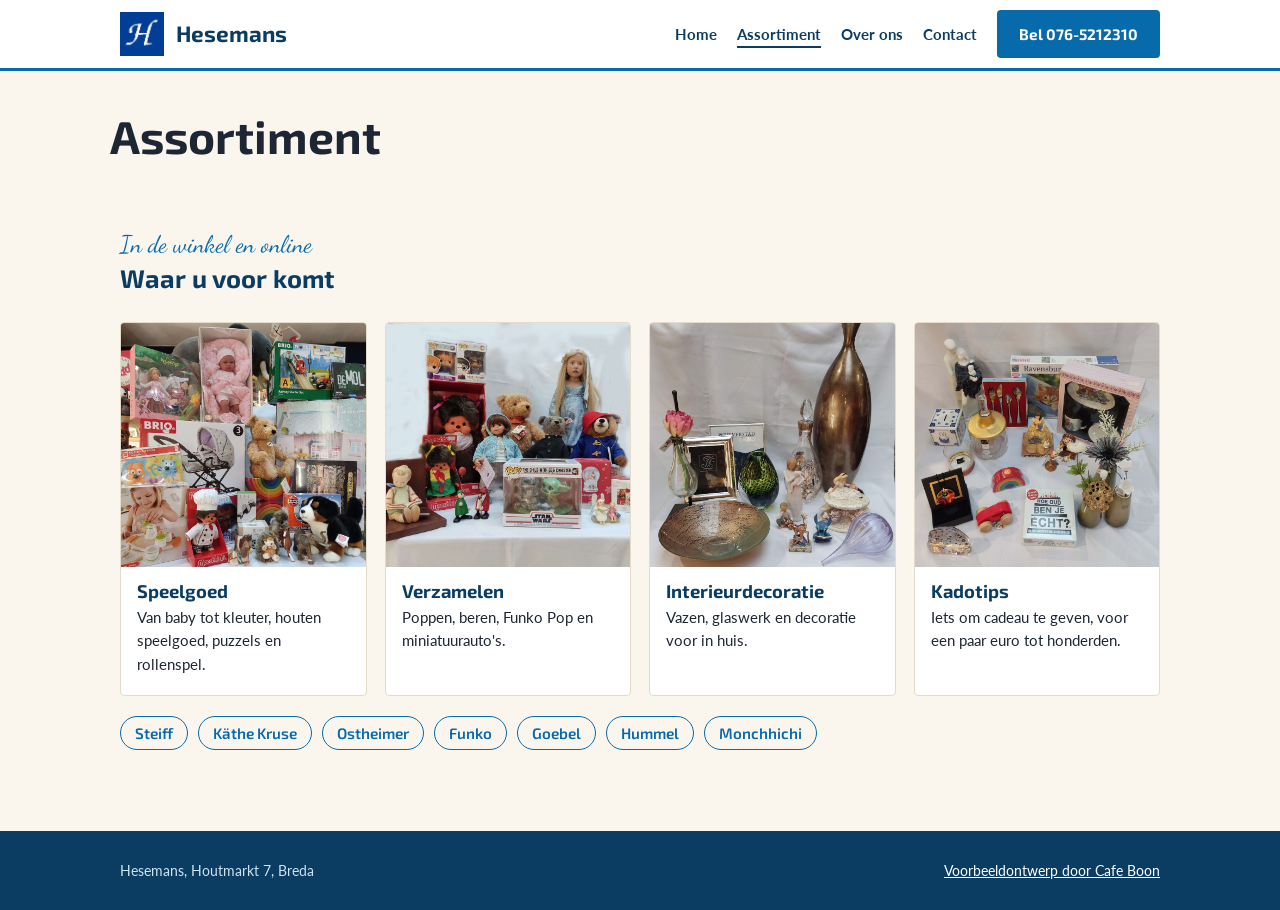
==== aanbod.html @ b7f55a42 "Website opgedeeld in meerdere pagina's" ====
<!doctype html>
<html lang="nl">
<head>
<meta charset="utf-8">
<meta name="viewport" content="width=device-width,initial-scale=1">
<title>Assortiment | Hesemans Breda</title>
<meta name="description" content="Hesemans aan de Houtmarkt 7 in Breda. Speelgoed, poppen, beren, Funko Pop en kado's in het familiebedrijf van Johan Hesemans, sinds 1870 op dezelfde plek.">
<meta name="robots" content="noindex">
<link rel="icon" type="image/jpeg" href="images/logo.jpg">
<meta property="og:title" content="Hesemans Breda">
<meta property="og:description" content="Speelgoed, poppen, beren en kado's aan de Houtmarkt 7 in Breda.">
<meta property="og:image" content="https://hesemans.cafeboon.com/images/og.jpg">
<meta property="og:type" content="website">
<link rel="preconnect" href="https://fonts.googleapis.com">
<link rel="preconnect" href="https://fonts.gstatic.com" crossorigin>
<link href="https://fonts.googleapis.com/css2?family=Dancing+Script:wght@600&family=Exo+2:wght@600;700&family=Lato:wght@400;700;900&display=swap" rel="stylesheet">
<link rel="stylesheet" href="style.css">
</head>
<body>
<header><div class="wrap">
<a class="brand" href="index.html"><img alt="" src="images/logo.jpg"/>Hesemans</a>
<nav><a href="index.html">Home</a><a aria-current="page" href="aanbod.html">Assortiment</a><a href="over.html">Over ons</a><a href="contact.html">Contact</a><a class="btn" href="tel:0765212310">Bel 076-5212310</a></nav>
</div></header>
<div aria-label="Pagina's" class="sn-bar" role="navigation"><a class="sn-link" href="index.html">Home</a><a aria-current="page" class="sn-link" href="aanbod.html">Assortiment</a><a class="sn-link" href="over.html">Over ons</a><a class="sn-link" href="contact.html">Contact</a></div>
<main id="top">
<div class="sn-head"><h1>Assortiment</h1></div>
<section id="assortiment"><div class="wrap">
<span class="script">In de winkel en online</span>
<h2>Waar u voor komt</h2>
<div class="cards">
<a class="card" href="https://www.hesemans.nl/shop/"><img alt="Speelgoed" loading="lazy" src="images/speelgoed.jpg"/><div><h3>Speelgoed</h3><p>Van baby tot kleuter, houten speelgoed, puzzels en rollenspel.</p></div></a>
<a class="card" href="https://www.hesemans.nl/shop/"><img alt="Verzamelen" loading="lazy" src="images/verzamelen.jpg"/><div><h3>Verzamelen</h3><p>Poppen, beren, Funko Pop en miniatuurauto's.</p></div></a>
<a class="card" href="https://www.hesemans.nl/shop/"><img alt="Interieurdecoratie" loading="lazy" src="images/interieur.jpg"/><div><h3>Interieurdecoratie</h3><p>Vazen, glaswerk en decoratie voor in huis.</p></div></a>
<a class="card" href="https://www.hesemans.nl/shop/"><img alt="Kadotips" loading="lazy" src="images/kadotip.jpg"/><div><h3>Kadotips</h3><p>Iets om cadeau te geven, voor een paar euro tot honderden.</p></div></a>
</div>
<ul aria-label="Merken" class="brands"><li>Steiff</li><li>Käthe Kruse</li><li>Ostheimer</li><li>Funko</li><li>Goebel</li><li>Hummel</li><li>Monchhichi</li></ul>
</div></section>
</main>
<footer><div class="wrap"><span>Hesemans, Houtmarkt 7, Breda</span><a href="https://cafeboon.com">Voorbeeldontwerp door Cafe Boon</a></div></footer>
<script>try{(function(){
var h={1:null,2:[12,17],3:[10,17],4:[10,17],5:[10,17],6:[10,17],0:null};
var n=new Date(),d=n.getDay(),t=n.getHours()+n.getMinutes()/60;
var r=document.querySelector('tr[data-d="'+d+'"]');if(r)r.className='today';
var s=document.getElementById('status'),x=h[d];
if(x&&t>=x[0]&&t<x[1]){s.className='status open';s.textContent='Nu geopend tot 17:00'}
else{s.className='status closed';s.textContent='Nu gesloten'}
})();}catch(e){}</script>
</body></html>
---- style.css ----
:root{--blue:#066aab;--navy:#0b3d63;--slate:#446084;--cream:#faf6ee;--ink:#1d2733;--line:#e4dccb}
*{box-sizing:border-box}
html{scroll-behavior:smooth}
body{margin:0;font-family:'Lato',sans-serif;color:var(--ink);background:var(--cream);line-height:1.6;font-size:17px}
img{max-width:100%;display:block}
a{color:var(--blue)}
h1,h2,h3{font-family:'Exo 2',sans-serif;line-height:1.15;margin:0 0 .5em;color:var(--navy)}
.script{font-family:'Dancing Script',cursive;color:var(--blue);font-size:1.5rem}
.wrap{max-width:1080px;margin:0 auto;padding:0 20px}
header{background:#fff;border-bottom:3px solid var(--blue);position:sticky;top:0;z-index:10}
header .wrap{display:flex;align-items:center;justify-content:space-between;gap:12px;padding-top:10px;padding-bottom:10px}
.brand{display:flex;align-items:center;gap:12px;text-decoration:none;color:var(--navy);font-family:'Exo 2',sans-serif;font-weight:700;font-size:1.4rem}
.brand img{width:44px;height:44px}
nav{display:flex;gap:20px;align-items:center}
nav a{text-decoration:none;color:var(--navy);font-weight:700;font-size:.95rem}
.btn{display:inline-block;background:var(--blue);color:#fff!important;padding:12px 22px;border-radius:4px;text-decoration:none;font-weight:700;font-family:'Exo 2',sans-serif}
.btn.alt{background:#fff;color:var(--blue)!important;border:2px solid var(--blue)}
.hero{background:var(--navy);color:#fff}
.hero .wrap{display:grid;grid-template-columns:1.2fr .8fr;gap:40px;align-items:center;padding-top:48px;padding-bottom:48px}
.hero h1{color:#fff;font-size:clamp(2rem,5vw,3.2rem)}
.hero .script{color:#9fd3f5}
.hero p{font-size:1.1rem;max-width:34em}
.hero .acts{display:flex;gap:12px;flex-wrap:wrap;margin-top:24px}
.hero .btn.alt{background:transparent;color:#fff!important;border-color:#fff}
.hero img{border:6px solid #fff;border-radius:4px;box-shadow:0 12px 30px rgba(0,0,0,.35);max-height:520px;margin:0 auto;width:auto}
section{padding:64px 0}
.cards{display:grid;grid-template-columns:repeat(4,1fr);gap:18px;margin-top:28px}
.card{background:#fff;border:1px solid var(--line);border-radius:4px;overflow:hidden;text-decoration:none;color:var(--ink)}
.card img{aspect-ratio:1/1;object-fit:cover;width:100%}
.card div{padding:14px 16px 18px}
.card h3{font-size:1.15rem;margin-bottom:.2em}
.card p{margin:0;font-size:.92rem}
.story{background:#fff}
.story .wrap{display:grid;grid-template-columns:1fr 1fr;gap:40px;align-items:center}
.story img{border-radius:4px}
blockquote{margin:20px 0 0;padding-left:16px;border-left:4px solid var(--blue);font-style:italic}
.brands{display:flex;flex-wrap:wrap;gap:10px;margin-top:20px;padding:0;list-style:none}
.brands li{border:1px solid var(--blue);color:var(--blue);padding:4px 14px;border-radius:99px;font-family:'Exo 2',sans-serif;font-weight:600;font-size:.95rem}
.visit .wrap{display:grid;grid-template-columns:1fr 1fr;gap:40px}
table{border-collapse:collapse;width:100%;max-width:420px}
td{padding:9px 0;border-bottom:1px solid var(--line)}
td:last-child{text-align:right;font-weight:700}
tr.today td{color:var(--blue);font-weight:900}
.status{display:inline-block;margin:0 0 16px;padding:5px 14px;border-radius:99px;font-weight:700;font-size:.9rem;background:#e8f1f8;color:var(--navy)}
.status.open{background:#dff3e3;color:#17652b}
.status.closed{background:#f6e1e1;color:#8a2020}
.big{font-family:'Exo 2',sans-serif;font-size:1.7rem;font-weight:700;text-decoration:none}
iframe{width:100%;height:300px;border:0;border-radius:4px;margin-top:16px}
footer{background:var(--navy);color:#cfe3f1;padding:28px 0;font-size:.9rem}
footer a{color:#fff}
footer .wrap{display:flex;justify-content:space-between;flex-wrap:wrap;gap:8px}
@media(max-width:820px){
.hero .wrap,.story .wrap,.visit .wrap{grid-template-columns:1fr}
.cards{grid-template-columns:repeat(2,1fr)}
nav a:not(.btn){display:none}
section{padding:44px 0}
.hero img{max-height:380px}
}
/* sitenav:start */
.sn-bar{display:none;gap:6px;overflow-x:auto;white-space:nowrap;-webkit-overflow-scrolling:touch;padding:8px 12px;background:inherit;color:inherit;font:inherit;line-height:1.2;border-bottom:1px solid rgba(128,128,128,.35);box-sizing:border-box;max-width:100%}
.sn-bar a.sn-link{flex:0 0 auto;padding:9px 15px;border-radius:999px;color:inherit;text-decoration:none;font-size:15px;font-weight:600;letter-spacing:0;text-transform:none;margin:0}
.sn-bar a.sn-link[aria-current="page"]{background:rgba(128,128,128,.2);box-shadow:inset 0 -2px 0 currentColor}
@media(max-width:820px){.sn-bar{display:flex}}
nav a[aria-current="page"]:not(.cta):not(.btn):not(.call){text-decoration:underline;text-underline-offset:6px;text-decoration-thickness:2px}
.sn-head{max-width:1100px;margin:0 auto;padding:40px 20px 0;box-sizing:border-box}
.sn-head h1{margin:0;color:inherit;font-size:clamp(30px,5vw,46px);line-height:1.1}
.sn-cards{max-width:1100px;margin:0 auto;padding:40px 20px;display:grid;grid-template-columns:repeat(auto-fit,minmax(230px,1fr));gap:16px;box-sizing:border-box}
.sn-card{display:block;padding:20px 22px;border:1px solid rgba(128,128,128,.45);border-radius:10px;background:rgba(128,128,128,.07);color:inherit;text-decoration:none;min-width:0}
.sn-card strong{display:block;font-size:1.25em;margin:0 0 6px;color:inherit}
.sn-card span{display:block;opacity:.8;font-size:.95em;line-height:1.4}
.sn-card:hover,.sn-card:focus-visible{border-color:currentColor}
/* sitenav:end */
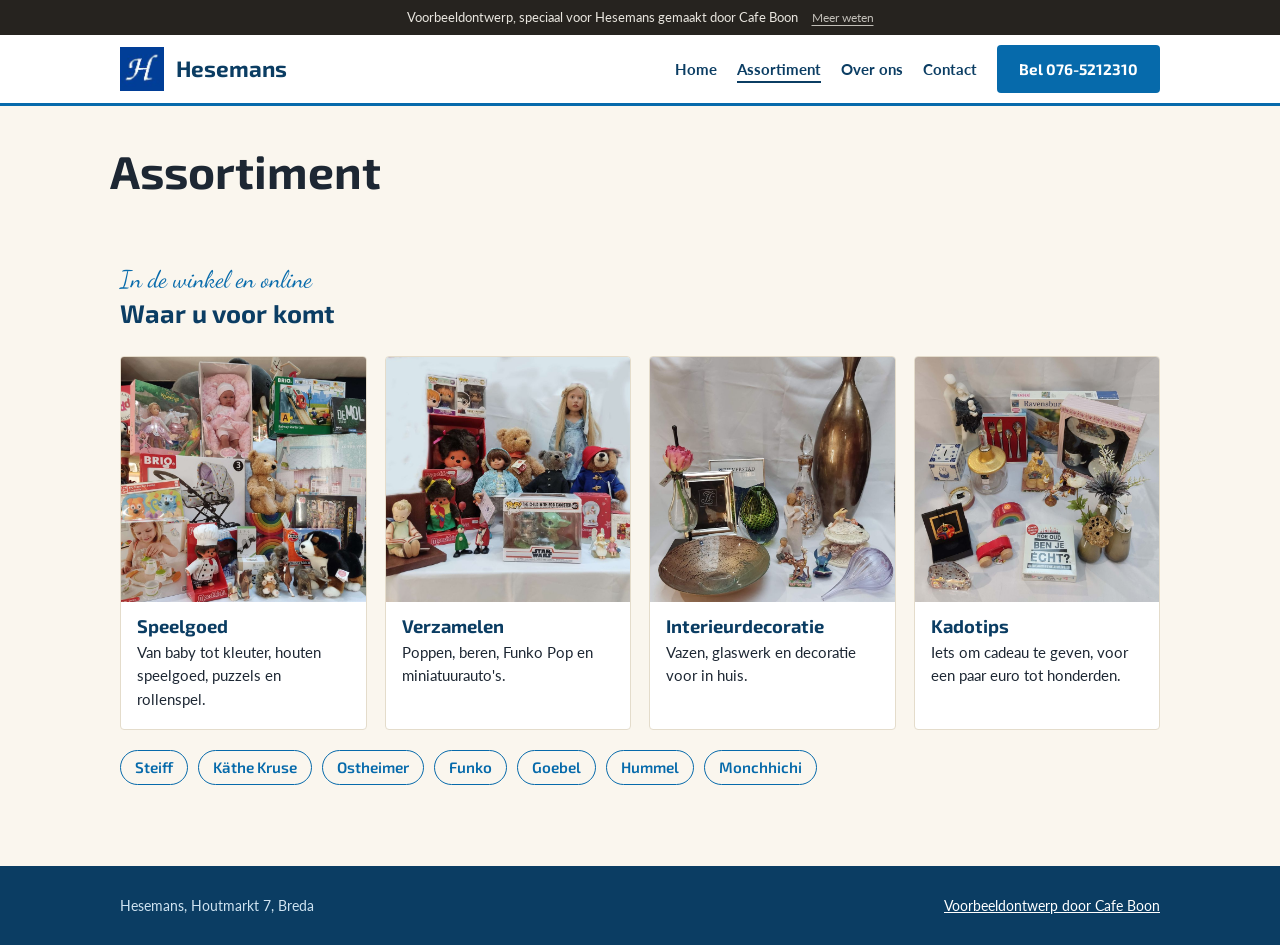
==== commit 82a92d94: "Werkende formulieren voor afspraken en aanvragen" ====
--- a/aanbod.html
+++ b/aanbod.html
@@ -17,6 +17,7 @@
 <link rel="stylesheet" href="style.css">
 </head>
 <body>
+<div class="vb-banner" role="note"><span>Voorbeeldontwerp, speciaal voor Hesemans gemaakt door Cafe Boon</span><a href="https://cafeboon.com">Meer weten</a></div>
 <header><div class="wrap">
 <a class="brand" href="index.html"><img alt="" src="images/logo.jpg"/>Hesemans</a>
 <nav><a href="index.html">Home</a><a aria-current="page" href="aanbod.html">Assortiment</a><a href="over.html">Over ons</a><a href="contact.html">Contact</a><a class="btn" href="tel:0765212310">Bel 076-5212310</a></nav>
@@ -28,10 +29,10 @@
 <span class="script">In de winkel en online</span>
 <h2>Waar u voor komt</h2>
 <div class="cards">
-<a class="card" href="https://www.hesemans.nl/shop/"><img alt="Speelgoed" loading="lazy" src="images/speelgoed.jpg"/><div><h3>Speelgoed</h3><p>Van baby tot kleuter, houten speelgoed, puzzels en rollenspel.</p></div></a>
-<a class="card" href="https://www.hesemans.nl/shop/"><img alt="Verzamelen" loading="lazy" src="images/verzamelen.jpg"/><div><h3>Verzamelen</h3><p>Poppen, beren, Funko Pop en miniatuurauto's.</p></div></a>
-<a class="card" href="https://www.hesemans.nl/shop/"><img alt="Interieurdecoratie" loading="lazy" src="images/interieur.jpg"/><div><h3>Interieurdecoratie</h3><p>Vazen, glaswerk en decoratie voor in huis.</p></div></a>
-<a class="card" href="https://www.hesemans.nl/shop/"><img alt="Kadotips" loading="lazy" src="images/kadotip.jpg"/><div><h3>Kadotips</h3><p>Iets om cadeau te geven, voor een paar euro tot honderden.</p></div></a>
+<a class="card" href="binnenkort.html"><img alt="Speelgoed" loading="lazy" src="images/speelgoed.jpg"/><div><h3>Speelgoed</h3><p>Van baby tot kleuter, houten speelgoed, puzzels en rollenspel.</p></div></a>
+<a class="card" href="binnenkort.html"><img alt="Verzamelen" loading="lazy" src="images/verzamelen.jpg"/><div><h3>Verzamelen</h3><p>Poppen, beren, Funko Pop en miniatuurauto's.</p></div></a>
+<a class="card" href="binnenkort.html"><img alt="Interieurdecoratie" loading="lazy" src="images/interieur.jpg"/><div><h3>Interieurdecoratie</h3><p>Vazen, glaswerk en decoratie voor in huis.</p></div></a>
+<a class="card" href="binnenkort.html"><img alt="Kadotips" loading="lazy" src="images/kadotip.jpg"/><div><h3>Kadotips</h3><p>Iets om cadeau te geven, voor een paar euro tot honderden.</p></div></a>
 </div>
 <ul aria-label="Merken" class="brands"><li>Steiff</li><li>Käthe Kruse</li><li>Ostheimer</li><li>Funko</li><li>Goebel</li><li>Hummel</li><li>Monchhichi</li></ul>
 </div></section>
--- a/style.css
+++ b/style.css
@@ -70,3 +70,31 @@
 .sn-card span{display:block;opacity:.8;font-size:.95em;line-height:1.4}
 .sn-card:hover,.sn-card:focus-visible{border-color:currentColor}
 /* sitenav:end */
+/* voorbeeld-formulier:start */
+@layer sn{.sn-form button.btn{border:0;font:inherit;cursor:pointer;line-height:1.2}}
+.sn-formsec{padding:36px 0 72px}
+.sn-formwrap{max-width:1100px;margin:0 auto;padding:0 20px;box-sizing:border-box}
+.sn-formwrap>h2{margin:0 0 12px}
+.sn-formwrap>.sn-lead,.sn-formwrap>.sn-form,.sn-formwrap>.sn-done{max-width:720px}
+.sn-formwrap .sn-lead{margin:0 0 24px;opacity:.85}
+.sn-form{display:grid;grid-template-columns:1fr 1fr;gap:16px}
+.sn-field{display:flex;flex-direction:column;gap:6px;min-width:0;text-align:left}
+.sn-field.full{grid-column:1/-1}
+.sn-field label{font-size:14px;font-weight:600}
+.sn-field input,.sn-field select,.sn-field textarea{font:inherit;font-size:16px;line-height:1.4;color:inherit;background:rgba(128,128,128,.12);border:1px solid rgba(128,128,128,.55);border-radius:8px;padding:11px 12px;width:100%;box-sizing:border-box;min-width:0;max-width:100%;-webkit-appearance:none;appearance:none}
+.sn-field select{background-image:linear-gradient(45deg,transparent 50%,currentColor 50%),linear-gradient(135deg,currentColor 50%,transparent 50%);background-position:calc(100% - 20px) 50%,calc(100% - 15px) 50%;background-size:5px 5px;background-repeat:no-repeat;padding-right:38px}
+.sn-field select option{color:#111;background:#fff}
+.sn-field textarea{resize:vertical}
+.sn-field input:focus,.sn-field select:focus,.sn-field textarea:focus{outline:2px solid currentColor;outline-offset:1px}
+.sn-done{padding:28px;border:1px solid rgba(128,128,128,.55);border-radius:12px;background:rgba(128,128,128,.1)}
+.sn-done h2{margin:0 0 10px}
+.sn-done p{margin:0}
+.sn-done a{text-decoration:underline;text-underline-offset:3px;font-weight:600}
+.sn-formlink{padding:0 0 56px}
+@media(max-width:640px){.sn-form{grid-template-columns:1fr}.sn-formsec{padding:24px 0 56px}}
+/* voorbeeld-formulier:end */
+/* voorbeeldbanner:start */
+.vb-banner{display:flex;flex-wrap:wrap;justify-content:center;align-items:baseline;gap:2px 14px;padding:8px 16px;background:#26231f;color:#e9e6df;font-size:13px;line-height:1.45;letter-spacing:0;text-transform:none;font-weight:400;text-align:center;position:relative;z-index:1000}
+.vb-banner a{color:inherit;opacity:.8;text-decoration:underline;text-underline-offset:3px;font-size:12px;font-weight:400;white-space:nowrap;letter-spacing:0;text-transform:none}
+.vb-banner a:hover{opacity:1}
+/* voorbeeldbanner:end */
